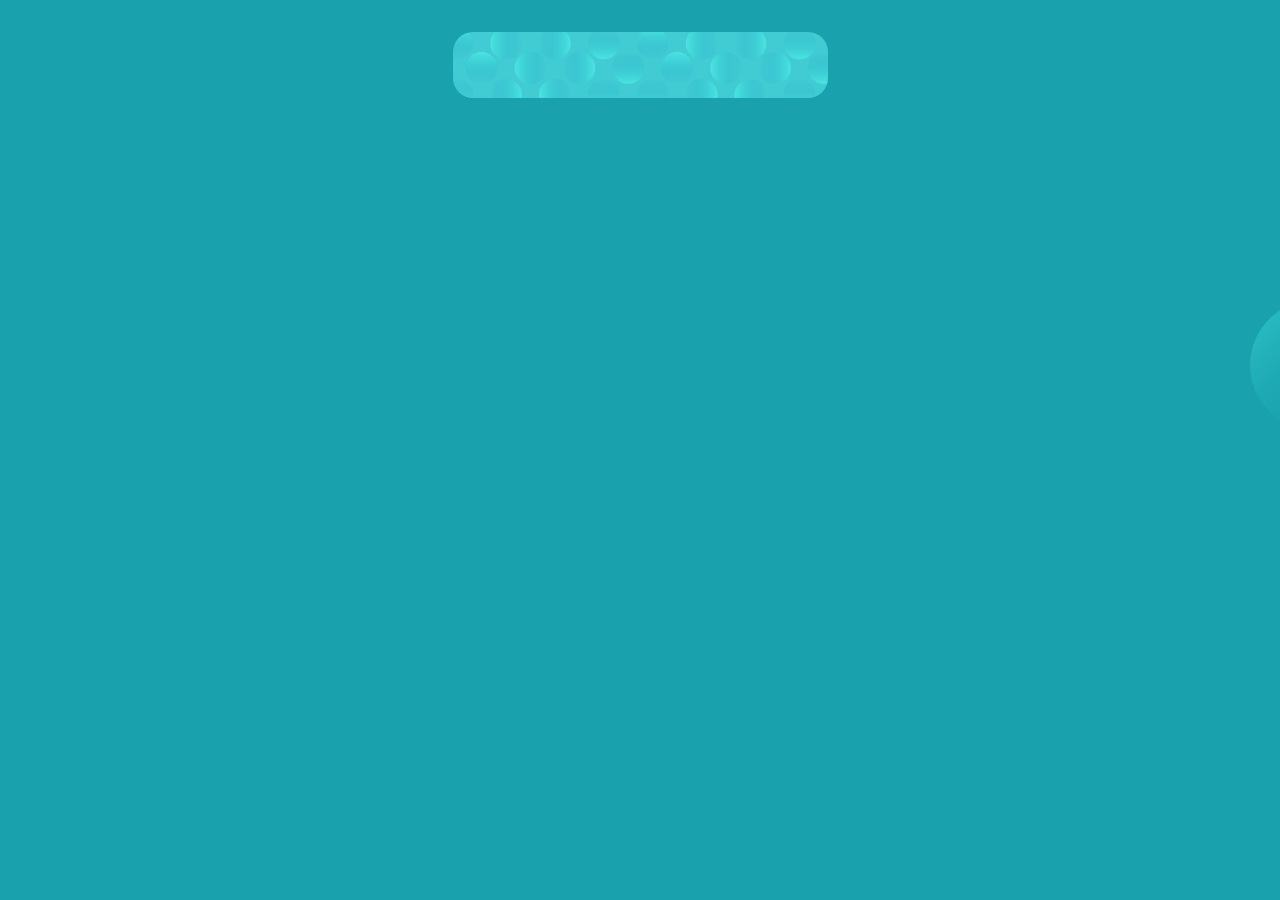
==== days-folder/day2.html @ 6dcbdeb5 "adding some code" ====
<!DOCTYPE html>
<html lang="en">
<head>
    <meta charset="UTF-8">
    <meta name="viewport" content="width=device-width, initial-scale=1.0">
    <title>Day 2 preview</title>
    <link rel="stylesheet" href="styling.css">
</head>
<body>

    <main>

        <div class="card-container">
        </div>

    </main>
    
</body>
</html>
---- days-folder/styling.css ----
@import url("/styles.css");


body {
    padding: 2rem 0;
    height: fit-content;
}

.screenshot {
    border: 5px solid #fff;
    border-radius: 10px;
    margin: 2rem 0 1rem;
}
.screenshot img {
    width: 100%;
}
.title {
    text-align: center;
}
.links p {
    font-size: 18px;
    font-weight: 600;
}
.links p,
.comment{
    margin: .5rem;
}
.links p:hover a {
    text-decoration: underline;
}
.intro {
    line-height: 1.3;
    margin-bottom: 10px;
}
ul {
    margin: 20px;
    line-height: 1.5;
}
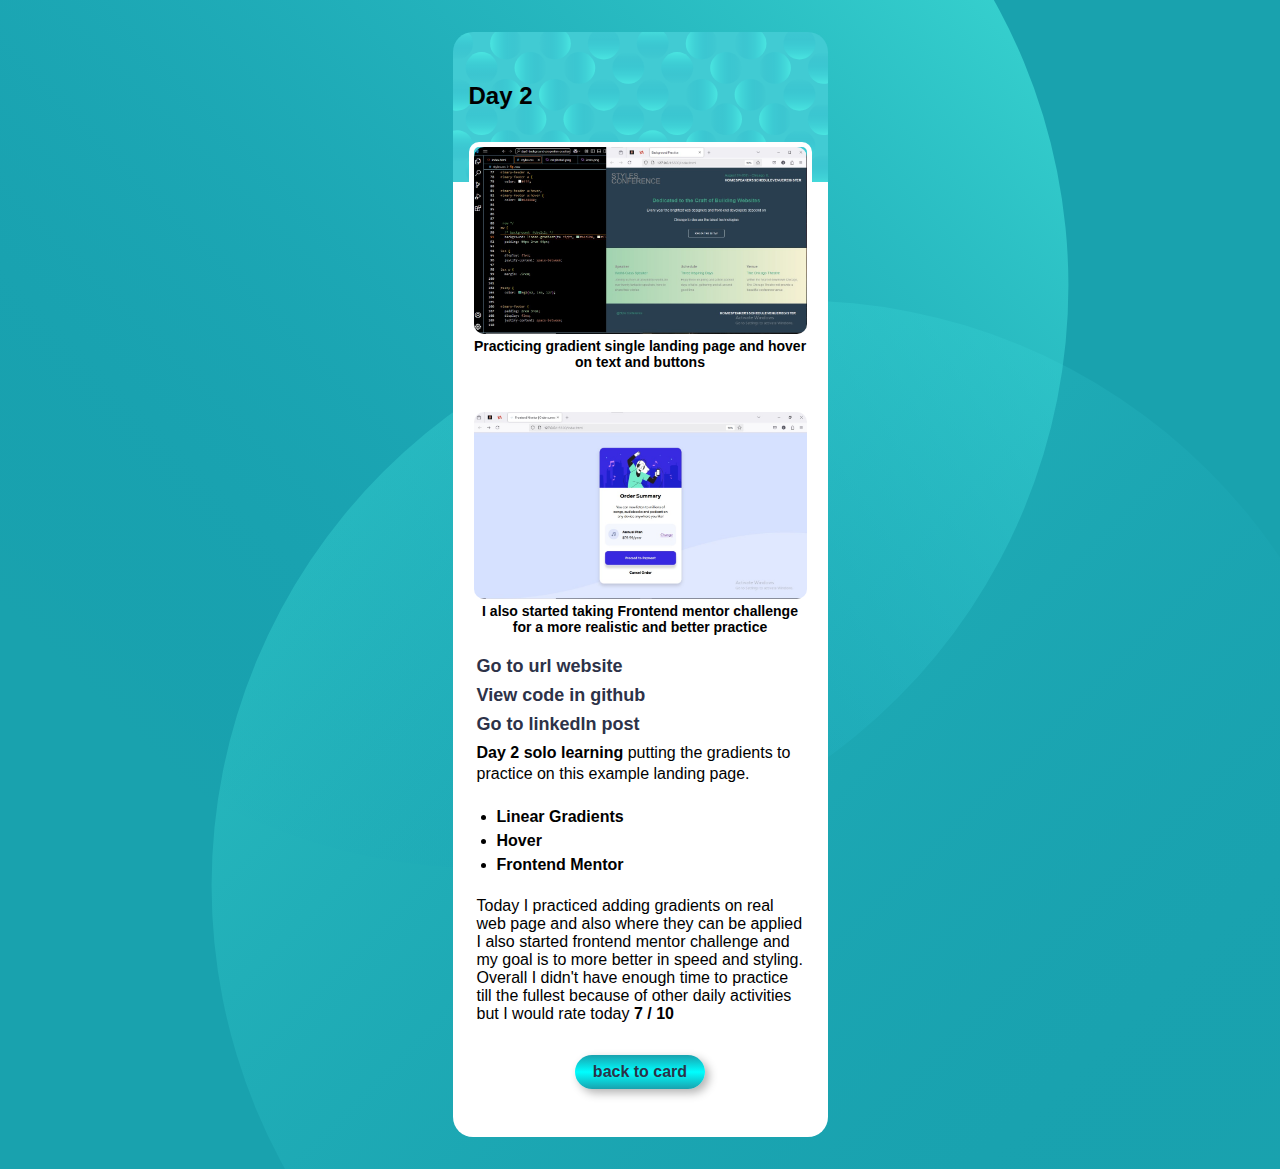
==== commit 74db5dda: "updated day 2 3" ====
--- a/days-folder/day2.html
+++ b/days-folder/day2.html
@@ -11,6 +11,44 @@
     <main>
 
         <div class="card-container">
+            <h2>Day 2 </h2>
+            <div class="screenshot">
+                <img src="../images/day2.jpg" alt="day 2 practice review">
+                <p class="title">
+                   <b>Practicing gradient single landing page and hover on text and buttons</b>
+                </p>
+            </div>
+
+            <div class="screenshot">
+                <img src="../images/day2frontendmentor.jpg" alt="day 2 practice review">
+                <p class="title">
+                   <b>I also started taking Frontend mentor challenge for a more realistic and better practice</b>
+                </p>
+            </div>
+
+            <div class="links">
+                <p><a href="https://cyberdiego33.github.io/order-summary-preview/" target="_blank">Go to url website</a></p>
+                <p><a href="https://github.com/cyberdiego33/order-summary-preview" target="_blank">View code in github</a></p>
+                <p><a href="https://www.linkedin.com/posts/goodluck-iwuji-260993346_day2-sololearning-activity-7292302684177530881-ZeWv?utm_source=share&utm_medium=member_android&rcm=ACoAAFakeqgBXGrpgB75gVbFCKFAVsRRDoAidms" target="_blank">Go to linkedln post</a></p>
+            </div>
+            <div class="comment">
+               <p class="intro">
+                    <b>Day 2 solo learning</b> putting the gradients to practice on this example landing page. <br>
+               </p>
+               <div class="lessons">
+                    <ul>
+                        <li><b>Linear Gradients</b></li>
+                        <li><b>Hover </b></li>
+                        <li><b>Frontend Mentor</b></li>
+                    </ul>
+               </div>
+                <p class="preview">
+                    Today I practiced adding gradients on real web page and also where they can be applied <br>
+                    I also started frontend mentor challenge and my goal is to more better in speed and styling. Overall I didn't have enough time to practice till the fullest because of other daily activities but I would rate today <b>7 / 10</b>
+                </p>
+                <div class="summary"><a href="../index.html">back to card</a></div>
+               
+            </div>
         </div>
 
     </main>
--- a/days-folder/styling.css
+++ b/days-folder/styling.css
@@ -13,9 +13,12 @@
 }
 .screenshot img {
     width: 100%;
+    height: 100%;
+    border-radius: 10px;
 }
 .title {
     text-align: center;
+    font-size: 14px;
 }
 .links p {
     font-size: 18px;
